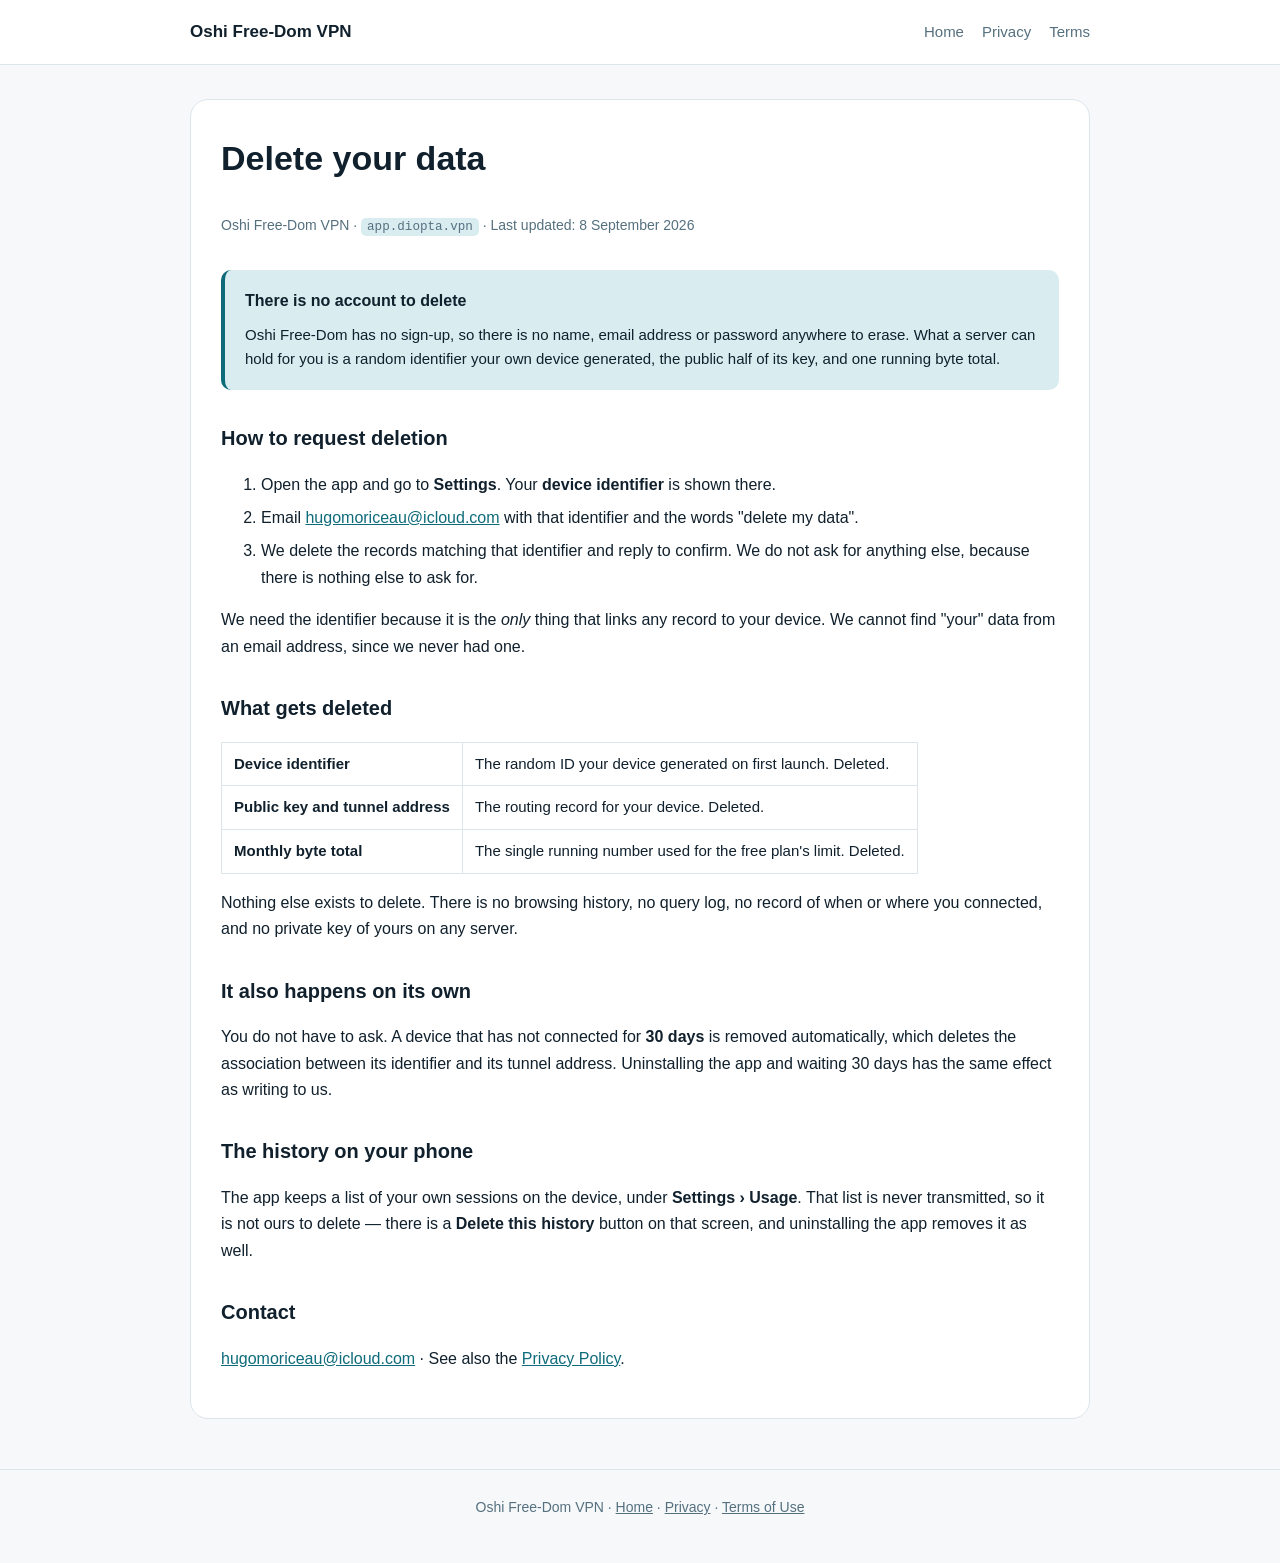
==== data-deletion.html @ dc41abf9 "Add a data deletion page Play's Data Safety form asks for a URL that shows the deletion procedure di" ====
<!doctype html>
<html lang="en">
<head>
<meta charset="utf-8">
<meta name="viewport" content="width=device-width, initial-scale=1">
<title>Delete your data — Oshi Free-Dom VPN</title>
<meta name="description" content="How to have the data Oshi Free-Dom VPN holds for your device deleted, what gets deleted, and what is deleted automatically.">
<link rel="stylesheet" href="assets/style.css">
</head>
<body>
<header class="site">
  <div class="wrap">
    <strong>Oshi Free-Dom VPN</strong>
    <nav>
      <a href="index.html">Home</a>
      <a href="privacy.html">Privacy</a>
      <a href="terms.html">Terms</a>
    </nav>
  </div>
</header>
<main class="wrap">
<article>

<h1>Delete your data</h1>
<p class="updated">Oshi Free-Dom VPN · <code>app.diopta.vpn</code> · Last updated: 8 September 2026</p>

<div class="note">
<h3>There is no account to delete</h3>
<p>Oshi Free-Dom has no sign-up, so there is no name, email address or password anywhere to erase. What a server can hold for you is a random identifier your own device generated, the public half of its key, and one running byte total.</p>
</div>

<h2>How to request deletion</h2>
<ol>
<li>Open the app and go to <strong>Settings</strong>. Your <strong>device identifier</strong> is shown there.</li>
<li>Email <a href="mailto:hugomoriceau@icloud.com?subject=Delete%20my%20data">hugomoriceau@icloud.com</a> with that identifier and the words "delete my data".</li>
<li>We delete the records matching that identifier and reply to confirm. We do not ask for anything else, because there is nothing else to ask for.</li>
</ol>
<p>We need the identifier because it is the <em>only</em> thing that links any record to your device. We cannot find "your" data from an email address, since we never had one.</p>

<h2>What gets deleted</h2>
<table><tbody>
<tr><td><strong>Device identifier</strong></td><td>The random ID your device generated on first launch. Deleted.</td></tr>
<tr><td><strong>Public key and tunnel address</strong></td><td>The routing record for your device. Deleted.</td></tr>
<tr><td><strong>Monthly byte total</strong></td><td>The single running number used for the free plan's limit. Deleted.</td></tr>
</tbody></table>
<p>Nothing else exists to delete. There is no browsing history, no query log, no record of when or where you connected, and no private key of yours on any server.</p>

<h2>It also happens on its own</h2>
<p>You do not have to ask. A device that has not connected for <strong>30 days</strong> is removed automatically, which deletes the association between its identifier and its tunnel address. Uninstalling the app and waiting 30 days has the same effect as writing to us.</p>

<h2>The history on your phone</h2>
<p>The app keeps a list of your own sessions on the device, under <strong>Settings &rsaquo; Usage</strong>. That list is never transmitted, so it is not ours to delete — there is a <strong>Delete this history</strong> button on that screen, and uninstalling the app removes it as well.</p>

<h2>Contact</h2>
<p><a href="mailto:hugomoriceau@icloud.com">hugomoriceau@icloud.com</a> · See also the <a href="privacy.html">Privacy Policy</a>.</p>

</article>
</main>
<footer class="site">
  <div class="wrap">Oshi Free-Dom VPN · <a href="index.html">Home</a> · <a href="privacy.html">Privacy</a> · <a href="terms.html">Terms of Use</a></div>
</footer>
</body>
</html>
---- assets/style.css ----
:root {
  --bg: #f6f8fa;
  --surface: #ffffff;
  --text: #10202c;
  --muted: #55707f;
  --accent: #0e6b7a;
  --accent-soft: #d9edf1;
  --border: #dbe5ea;
  --max: 940px;
}

@media (prefers-color-scheme: dark) {
  :root {
    --bg: #08131d;
    --surface: #0f2130;
    --text: #eaf3f7;
    --muted: #9fbccb;
    --accent: #4fd1c5;
    --accent-soft: #10303c;
    --border: #1d3646;
  }
}

* { box-sizing: border-box; }

body {
  margin: 0;
  background: var(--bg);
  color: var(--text);
  font: 16px/1.65 -apple-system, BlinkMacSystemFont, "Segoe UI", Roboto, Helvetica, Arial, sans-serif;
  -webkit-font-smoothing: antialiased;
}

.wrap { max-width: var(--max); margin: 0 auto; padding: 0 20px; }

header.site {
  padding: 18px 0;
  border-bottom: 1px solid var(--border);
  background: var(--surface);
  position: sticky;
  top: 0;
  z-index: 10;
}
header.site .wrap { display: flex; align-items: center; gap: 12px; flex-wrap: wrap; }
header.site img { width: 34px; height: 34px; border-radius: 8px; }
header.site strong { font-size: 17px; }
header.site nav { margin-left: auto; display: flex; gap: 18px; flex-wrap: wrap; }
header.site nav a { color: var(--muted); text-decoration: none; font-size: 15px; }
header.site nav a:hover { color: var(--accent); }

.hero { text-align: center; padding: 68px 0 40px; }
.hero img.icon { width: 108px; height: 108px; border-radius: 24px; box-shadow: 0 12px 34px rgba(0,0,0,.22); }
.hero h1 { font-size: clamp(30px, 6vw, 46px); margin: 22px 0 10px; letter-spacing: -0.02em; }
.hero p.tagline { font-size: clamp(17px, 2.6vw, 21px); color: var(--muted); margin: 0 auto 26px; max-width: 34ch; }

.badges { display: flex; gap: 10px; justify-content: center; flex-wrap: wrap; margin-bottom: 8px; }
.badge {
  background: var(--accent-soft); color: var(--accent);
  border-radius: 999px; padding: 6px 14px; font-size: 14px; font-weight: 600;
}

.shots { display: flex; gap: 16px; overflow-x: auto; padding: 26px 4px 34px; scroll-snap-type: x mandatory; }
.shots img {
  width: 240px; flex: 0 0 auto; border-radius: 18px;
  border: 1px solid var(--border); scroll-snap-align: center;
  box-shadow: 0 8px 26px rgba(0,0,0,.14);
}

.features { display: grid; gap: 16px; grid-template-columns: repeat(auto-fit, minmax(250px, 1fr)); margin: 10px 0 50px; }
.card {
  background: var(--surface); border: 1px solid var(--border);
  border-radius: 16px; padding: 20px;
}
.card h3 { margin: 0 0 8px; font-size: 17px; }
.card p { margin: 0; color: var(--muted); font-size: 15px; }

.note {
  background: var(--accent-soft); border-left: 4px solid var(--accent);
  border-radius: 10px; padding: 18px 20px; margin: 32px 0;
}
.note h3 { margin: 0 0 8px; font-size: 16px; }
.note p { margin: 0; font-size: 15px; }

article { background: var(--surface); border: 1px solid var(--border); border-radius: 18px; padding: 30px; margin: 34px 0 50px; }
article h1 { margin-top: 0; font-size: clamp(26px, 5vw, 34px); }
article h2 { margin-top: 32px; font-size: 20px; }
article table { width: 100%; border-collapse: collapse; margin: 16px 0; font-size: 15px; display: block; overflow-x: auto; }
article th, article td { border: 1px solid var(--border); padding: 9px 12px; text-align: left; }
article th { background: var(--accent-soft); }
article code { background: var(--accent-soft); padding: 2px 6px; border-radius: 5px; font-size: 90%; }
article ul { padding-left: 22px; }
article li { margin: 7px 0; }

footer.site {
  border-top: 1px solid var(--border); padding: 26px 0 44px;
  color: var(--muted); font-size: 14px; text-align: center;
}
footer.site a { color: var(--muted); }
.updated { color: var(--muted); font-size: 14px; }
a { color: var(--accent); }
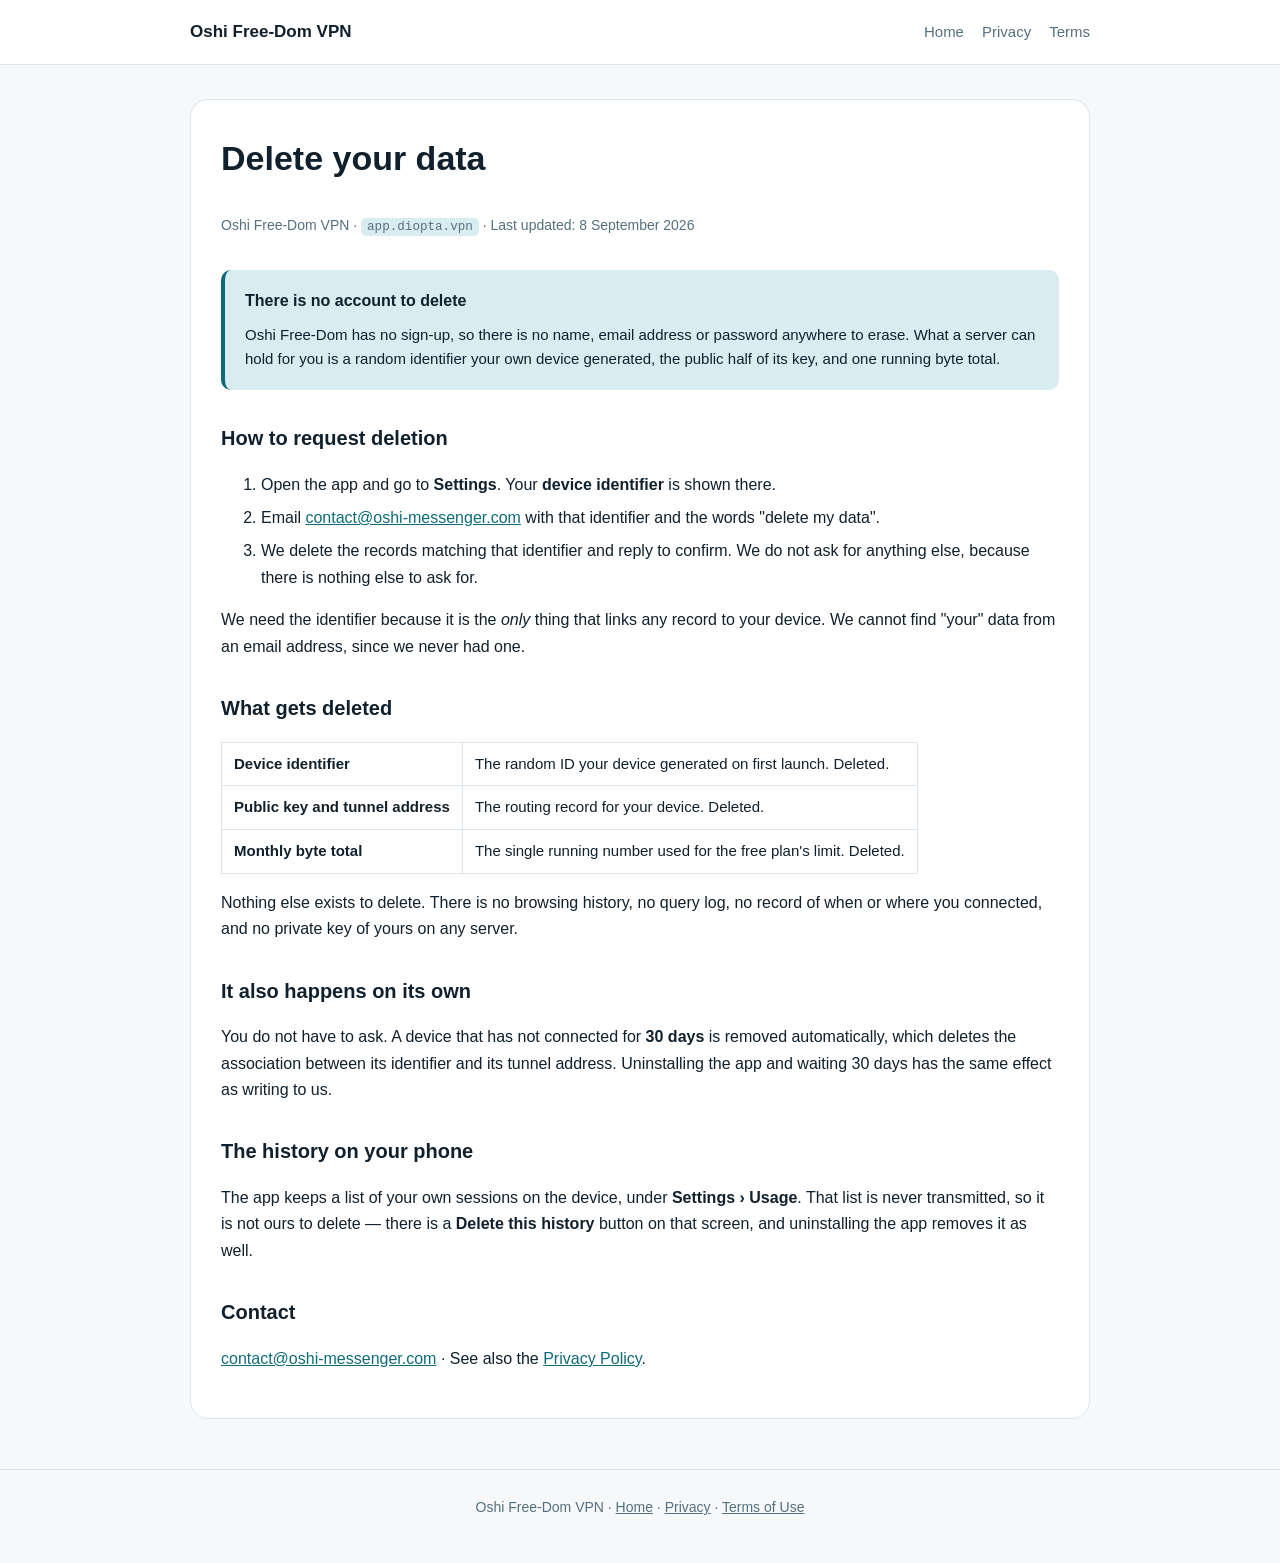
==== commit a4aa1ea8: "Speak with one voice: Oshi Lab, Switzerland, one address Three identities were live across these sit" ====
--- a/data-deletion.html
+++ b/data-deletion.html
@@ -32,7 +32,7 @@
 <h2>How to request deletion</h2>
 <ol>
 <li>Open the app and go to <strong>Settings</strong>. Your <strong>device identifier</strong> is shown there.</li>
-<li>Email <a href="mailto:hugomoriceau@icloud.com?subject=Delete%20my%20data">hugomoriceau@icloud.com</a> with that identifier and the words "delete my data".</li>
+<li>Email <a href="mailto:contact@oshi-messenger.com?subject=Delete%20my%20data">contact@oshi-messenger.com</a> with that identifier and the words "delete my data".</li>
 <li>We delete the records matching that identifier and reply to confirm. We do not ask for anything else, because there is nothing else to ask for.</li>
 </ol>
 <p>We need the identifier because it is the <em>only</em> thing that links any record to your device. We cannot find "your" data from an email address, since we never had one.</p>
@@ -52,7 +52,7 @@
 <p>The app keeps a list of your own sessions on the device, under <strong>Settings &rsaquo; Usage</strong>. That list is never transmitted, so it is not ours to delete — there is a <strong>Delete this history</strong> button on that screen, and uninstalling the app removes it as well.</p>
 
 <h2>Contact</h2>
-<p><a href="mailto:hugomoriceau@icloud.com">hugomoriceau@icloud.com</a> · See also the <a href="privacy.html">Privacy Policy</a>.</p>
+<p><a href="mailto:contact@oshi-messenger.com">contact@oshi-messenger.com</a> · See also the <a href="privacy.html">Privacy Policy</a>.</p>
 
 </article>
 </main>
